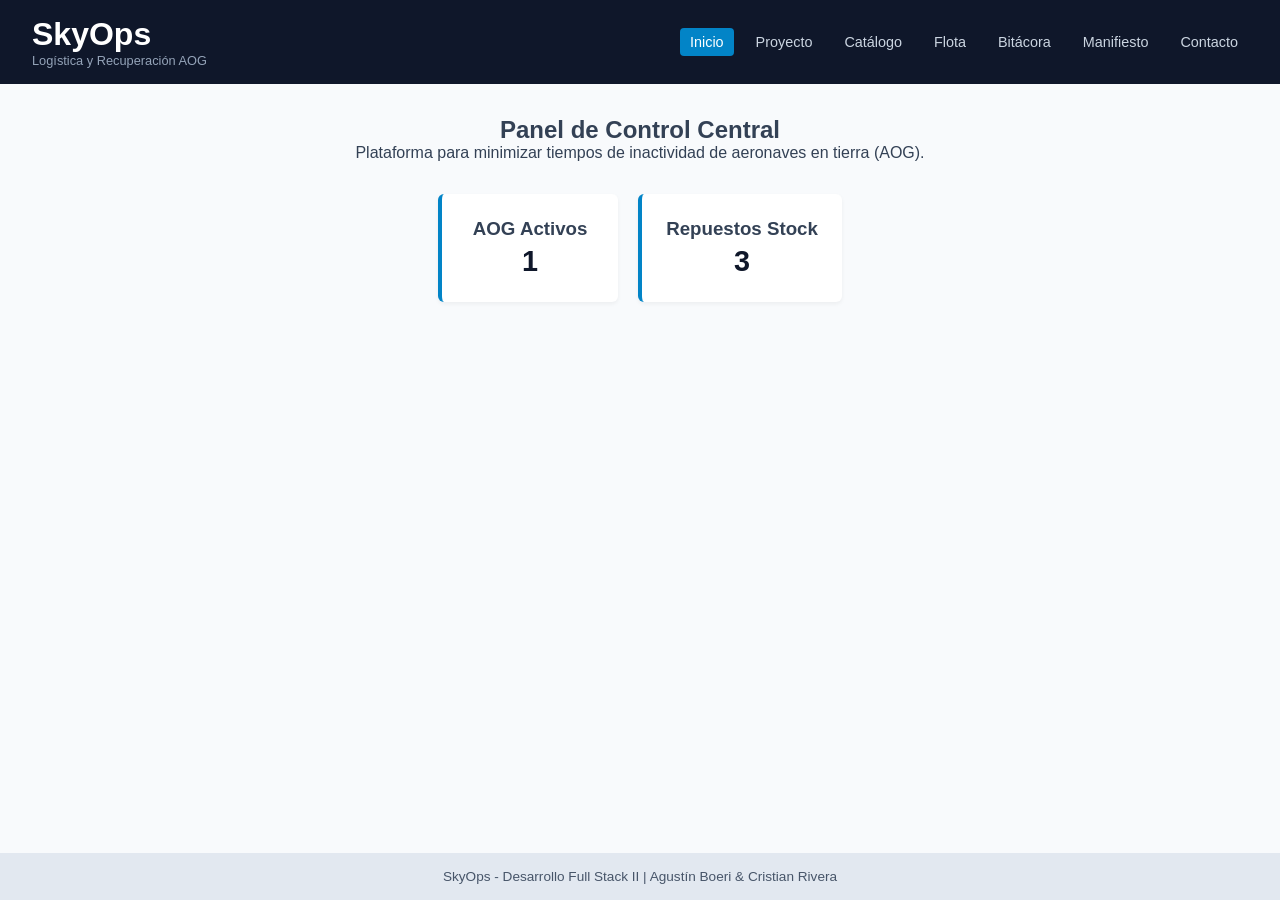
==== index.html @ badc3dd1 "proyecto arreglado" ====
<!DOCTYPE html>
<html lang="es">
<head>
    <meta charset="UTF-8">
    <meta name="viewport" content="width=device-width, initial-scale=1.0">
    <title>SkyOps - Inicio</title>
    <link rel="stylesheet" href="css/estilos.css">
    <link rel="stylesheet" href="css/formularios.css">
</head>
<body>
    <header>
        <div class="logo">
            <h1>SkyOps</h1>
            <p>Logística y Recuperación AOG</p>
        </div>
        <nav>
            <a href="index.html" class="activo">Inicio</a>
            <a href="proyecto.html">Proyecto</a>
            <a href="catalogo.html">Catálogo</a>
            <a href="flota.html">Flota</a>
            <a href="bitacora.html">Bitácora</a>
            <a href="manifiesto.html">Manifiesto</a>
            <a href="contacto.html">Contacto</a>
        </nav>
    </header>

    <main class="contenedor">
        <section class="bienvenida">
            <h2>Panel de Control Central</h2>
            <p>Plataforma para minimizar tiempos de inactividad de aeronaves en tierra (AOG).</p>
        </section>

        <div class="panel-resumen">
            <div class="tarjeta-dato">
                <h3>AOG Activos</h3>
                <p id="stat-aog">0</p>
            </div>
            <div class="tarjeta-dato">
                <h3>Repuestos Stock</h3>
                <p id="stat-repuestos">0</p>
            </div>
        </div>
    </main>

    <footer>
        <p>SkyOps - Desarrollo Full Stack II | Agustín Boeri & Cristian Rivera</p>
    </footer>

    <script src="js/datos.js"></script>
    <script src="js/principal.js"></script>
</body>
</html>
---- css/estilos.css ----
:root {
    --primario: #0f172a;
    --acento: #0284c7;
    --peligro: #ef4444;
    --fondo: #f8fafc;
    --texto: #334155;
    --blanco: #ffffff;
    --borde: #cbd5e1;
}

* {
    box-sizing: border-box;
    margin: 0;
    padding: 0;
    font-family: Arial, sans-serif;
}

body {
    background-color: var(--fondo);
    color: var(--texto);
    display: flex;
    flex-direction: column;
    min-height: 100vh;
}

header {
    background-color: var(--primario);
    color: var(--blanco);
    padding: 1rem 2rem;
    display: flex;
    justify-content: space-between;
    align-items: center;
}

.logo p {
    font-size: 0.8rem;
    color: #94a3b8;
}

nav {
    display: flex;
    gap: 12px;
    flex-wrap: wrap;
}

nav a {
    color: #cbd5e1;
    text-decoration: none;
    padding: 6px 10px;
    border-radius: 4px;
    font-size: 0.9rem;
}

nav a.activo, nav a:hover {
    background-color: var(--acento);
    color: var(--blanco);
}

.contenedor {
    padding: 2rem;
    flex: 1;
    max-width: 1000px;
    margin: 0 auto;
    width: 100%;
}

.bienvenida {
    text-align: center;
    margin-bottom: 2rem;
}

.panel-resumen {
    display: flex;
    gap: 20px;
    justify-content: center;
    flex-wrap: wrap;
}

.tarjeta-dato {
    background: var(--blanco);
    padding: 1.5rem;
    border-radius: 6px;
    box-shadow: 0 2px 4px rgba(0,0,0,0.05);
    text-align: center;
    min-width: 180px;
    border-left: 4px solid var(--acento);
}

.tarjeta-dato p {
    font-size: 1.8rem;
    font-weight: bold;
    margin-top: 5px;
    color: var(--primario);
}

footer {
    text-align: center;
    padding: 1rem;
    background-color: #e2e8f0;
    font-size: 0.85rem;
    color: #475569;
}
---- css/formularios.css ----
.panel-filtros {
    background: #0f172a;
    border: 1px solid #1e293b;
    border-radius: 8px;
    padding: 1.5rem;
    display: grid;
    grid-template-columns: 2fr 1fr 1fr auto auto;
    gap: 1rem;
    align-items: center;
    box-shadow: 0 4px 6px rgba(0,0,0,0.1);
}

.filtro-grupo {
    display: flex;
    flex-direction: column;
    gap: 0.4rem;
}

.filtro-grupo label {
    font-size: 0.8rem;
    color: #94a3b8;
    font-weight: 600;
}

.filtro-grupo input, .filtro-grupo select {
    background: #1e293b;
    border: 1px solid #334155;
    color: white;
    padding: 0.6rem;
    border-radius: 4px;
    font-size: 0.9rem;
}

.btn-secundario {
    background: transparent;
    border: 1px solid #475569;
    color: #cbd5e1;
    padding: 0.6rem 1rem;
    border-radius: 4px;
    cursor: pointer;
    font-weight: 600;
}

.btn-secundario:hover {
    background: #1e293b;
    color: white;
}

.grid-componentes {
    display: grid;
    grid-template-columns: repeat(auto-fit, minmax(320px, 1fr));
    gap: 1.5rem;
}

.tarjeta-componente {
    background: #0f172a;
    color: #ffffff;
    border-radius: 8px;
    padding: 1.5rem;
    box-shadow: 0 4px 6px rgba(0,0,0,0.2);
    display: flex;
    flex-direction: column;
    justify-content: space-between;
    border: 1px solid #1e293b;
}

.card-icon-container {
    background: #1e293b;
    border-radius: 6px;
    height: 110px;
    display: flex;
    align-items: center;
    justify-content: center;
    margin-bottom: 1rem;
    color: #38bdf8;
    font-size: 2rem;
}

.card-header-info .ata-tag {
    font-size: 0.7rem;
    color: #94a3b8;
    text-transform: uppercase;
    letter-spacing: 0.5px;
}

.card-header-info h4 {
    font-size: 1.1rem;
    margin: 0.3rem 0 0.8rem 0;
    color: #f8fafc;
}

.badges-row {
    display: flex;
    gap: 0.5rem;
    margin-bottom: 1rem;
}

.badge-disp { background-color: #16a34a; color: white; padding: 2px 8px; border-radius: 4px; font-size: 0.7rem; font-weight: bold; }
.badge-bajo { background-color: #ca8a04; color: white; padding: 2px 8px; border-radius: 4px; font-size: 0.7rem; font-weight: bold; }
.badge-cert { background-color: #0284c7; color: white; padding: 2px 8px; border-radius: 4px; font-size: 0.7rem; font-weight: bold; }

.specs-grid {
    border-top: 1px solid #1e293b;
    border-bottom: 1px solid #1e293b;
    padding: 0.8rem 0;
    margin-bottom: 1rem;
    font-size: 0.85rem;
    display: flex;
    flex-direction: column;
    gap: 0.4rem;
    color: #94a3b8;
}

.spec-row {
    display: flex;
    justify-content: space-between;
}

.spec-row span:last-child {
    color: #f1f5f9;
    font-weight: 500;
}

.card-action-row {
    display: flex;
    gap: 0.5rem;
    align-items: center;
}

.input-qty {
    width: 60px;
    background: #1e293b;
    border: 1px solid #334155;
    color: white;
    text-align: center;
    border-radius: 4px;
    padding: 0.4rem;
}

.btn-manifesto {
    flex: 1;
    background-color: #eab308;
    color: #1e293b;
    border: none;
    font-weight: bold;
    padding: 0.5rem;
    border-radius: 4px;
    cursor: pointer;
    transition: background 0.2s;
}

.btn-manifesto:hover {
    background-color: #ca8a04;
}
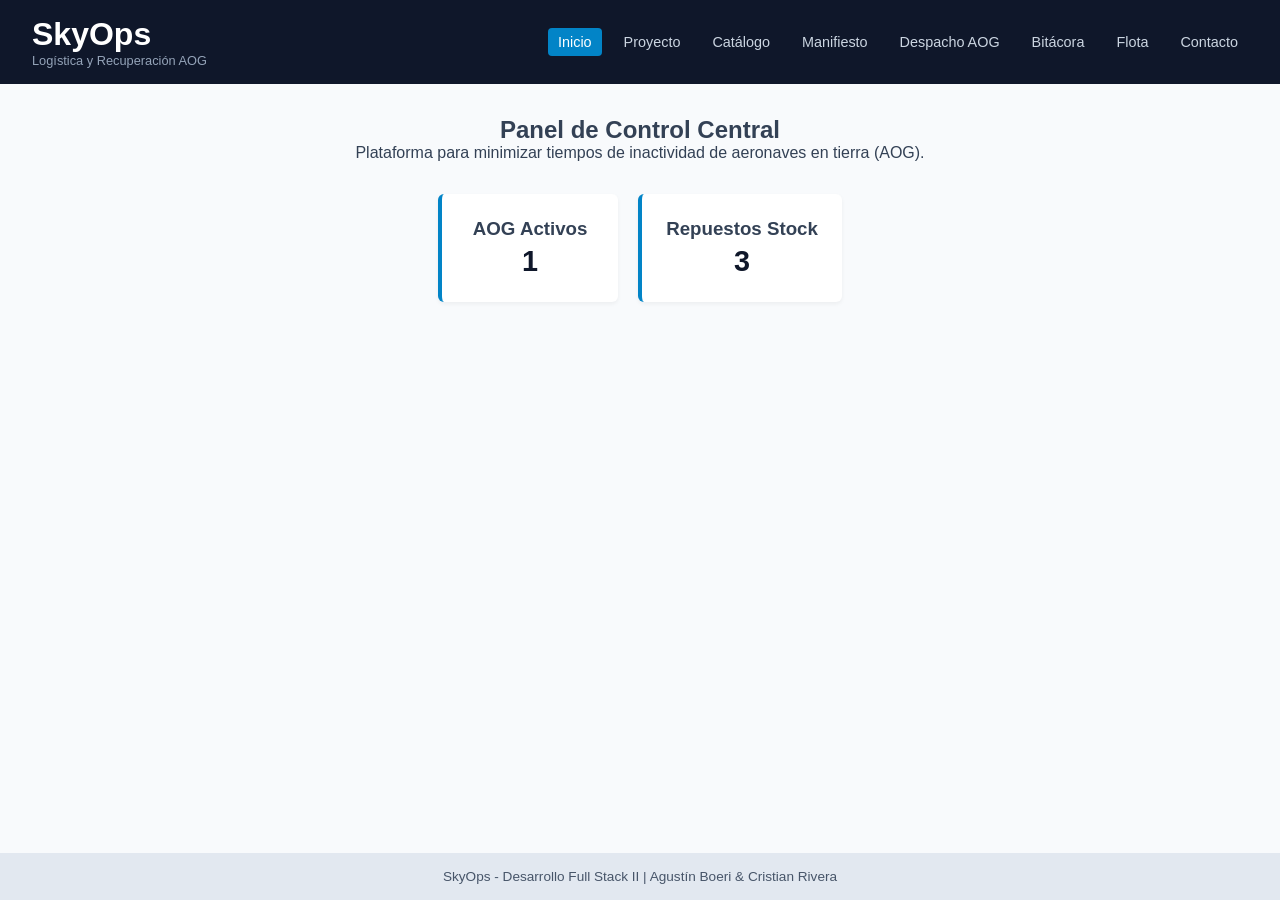
==== commit 6a569e46: "fixeamos todo lo visual y bug al clickear botones" ====
--- a/index.html
+++ b/index.html
@@ -17,9 +17,10 @@
             <a href="index.html" class="activo">Inicio</a>
             <a href="proyecto.html">Proyecto</a>
             <a href="catalogo.html">Catálogo</a>
+            <a href="manifiesto.html">Manifiesto</a>
+            <a href="despacho.html">Despacho AOG</a>
+            <a href="bitacora.html">Bitácora</a>
             <a href="flota.html">Flota</a>
-            <a href="bitacora.html">Bitácora</a>
-            <a href="manifiesto.html">Manifiesto</a>
             <a href="contacto.html">Contacto</a>
         </nav>
     </header>
--- a/css/formularios.css
+++ b/css/formularios.css
@@ -1,3 +1,83 @@
+.caja-formulario {
+    background: var(--blanco);
+    padding: 1.5rem;
+    border-radius: 6px;
+    box-shadow: 0 2px 4px rgba(0,0,0,0.05);
+    margin-bottom: 1.5rem;
+}
+
+.grupo-inputs {
+    display: flex;
+    gap: 10px;
+    margin-top: 10px;
+    flex-wrap: wrap;
+}
+
+input, select, textarea {
+    padding: 8px;
+    border: 1px solid var(--borde);
+    border-radius: 4px;
+    flex: 1;
+    min-width: 200px;
+    font-size: 0.95rem;
+}
+
+textarea {
+    width: 100%;
+    resize: vertical;
+}
+
+.btn-principal {
+    background-color: var(--acento);
+    color: var(--blanco);
+    border: none;
+    padding: 8px 16px;
+    border-radius: 4px;
+    cursor: pointer;
+    font-weight: bold;
+}
+
+.btn-principal:hover {
+    background-color: #0369a1;
+}
+
+.btn-eliminar {
+    background-color: var(--peligro);
+    color: var(--blanco);
+    border: none;
+    padding: 5px 10px;
+    border-radius: 4px;
+    cursor: pointer;
+}
+
+.contenedor-tabla {
+    background: var(--blanco);
+    border-radius: 6px;
+    overflow: hidden;
+    box-shadow: 0 2px 4px rgba(0,0,0,0.05);
+}
+
+.tabla-custom {
+    width: 100%;
+    border-collapse: collapse;
+}
+
+.tabla-custom th, .tabla-custom td {
+    padding: 12px;
+    border-bottom: 1px solid #e2e8f0;
+    text-align: left;
+}
+
+.tabla-custom th {
+    background-color: #f1f5f9;
+}
+
+.grilla-tarjetas {
+    display: grid;
+    grid-template-columns: repeat(auto-fit, minmax(240px, 1fr));
+    gap: 15px;
+}
+
 .panel-filtros {
     background: #0f172a;
     border: 1px solid #1e293b;
@@ -151,4 +231,91 @@
 
 .btn-manifesto:hover {
     background-color: #ca8a04;
+}
+
+.seccion-oscura {
+    background: #0f172a;
+    border: 1px solid #1e293b;
+    border-radius: 10px;
+    padding: 2rem;
+    box-shadow: 0 10px 15px -3px rgba(0, 0, 0, 0.3);
+    margin-bottom: 2rem;
+}
+
+.titulo-seccion {
+    color: #38bdf8;
+    font-size: 1.25rem;
+    margin-bottom: 0.5rem;
+    display: flex;
+    align-items: center;
+    gap: 10px;
+}
+
+.subtitulo-seccion {
+    color: #94a3b8;
+    font-size: 0.9rem;
+    margin-bottom: 1.5rem;
+}
+
+.tabla-despacho {
+    width: 100%;
+    border-collapse: collapse;
+    background: #1e293b;
+    border-radius: 6px;
+    overflow: hidden;
+}
+
+.tabla-despacho th {
+    background: #090d16;
+    color: #38bdf8;
+    padding: 12px;
+    font-size: 0.85rem;
+    text-transform: uppercase;
+    letter-spacing: 0.5px;
+    text-align: left;
+}
+
+.tabla-despacho td {
+    padding: 12px;
+    border-bottom: 1px solid #334155;
+    color: #f1f5f9;
+    font-size: 0.9rem;
+}
+
+.input-custom {
+    background: #1e293b !important;
+    border: 1px solid #334155 !important;
+    color: white !important;
+    padding: 10px 14px !important;
+    border-radius: 6px !important;
+    font-size: 0.95rem !important;
+    width: 100%;
+}
+
+.input-custom:focus {
+    border-color: #38bdf8 !important;
+    outline: none;
+    box-shadow: 0 0 0 2px rgba(56, 189, 248, 0.2);
+}
+
+.grid-2 {
+    display: grid;
+    grid-template-columns: repeat(auto-fit, minmax(280px, 1fr));
+    gap: 1.5rem;
+}
+
+.btn-autorizar {
+    background: linear-gradient(135deg, #ef4444, #dc2626);
+    color: white;
+    border: none;
+    padding: 12px 24px;
+    border-radius: 6px;
+    font-weight: bold;
+    cursor: pointer;
+    font-size: 1rem;
+    transition: opacity 0.2s;
+}
+
+.btn-autorizar:hover {
+    opacity: 0.9;
 }
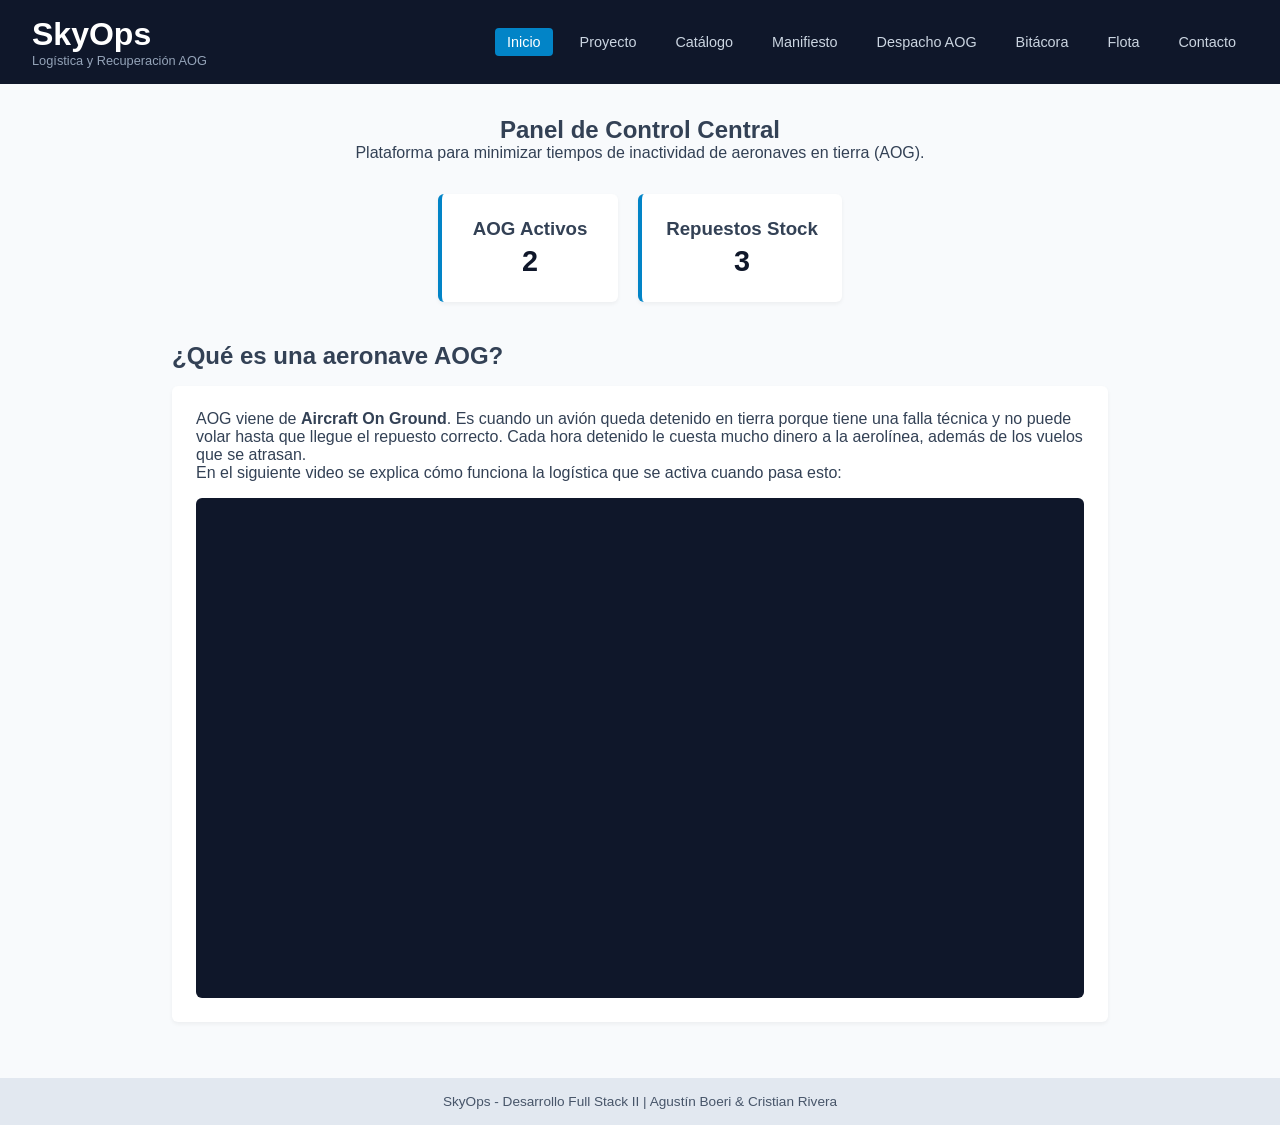
==== commit 6a794350: "Agregar el video embebido de la portada y usar etiquetas article donde corresponde" ====
--- a/index.html
+++ b/index.html
@@ -31,16 +31,35 @@
             <p>Plataforma para minimizar tiempos de inactividad de aeronaves en tierra (AOG).</p>
         </section>
 
-        <div class="panel-resumen">
-            <div class="tarjeta-dato">
+        <section class="panel-resumen">
+            <article class="tarjeta-dato">
                 <h3>AOG Activos</h3>
                 <p id="stat-aog">0</p>
-            </div>
-            <div class="tarjeta-dato">
+            </article>
+            <article class="tarjeta-dato">
                 <h3>Repuestos Stock</h3>
                 <p id="stat-repuestos">0</p>
-            </div>
-        </div>
+            </article>
+        </section>
+
+        <section class="seccion-video">
+            <h2>&iquest;Qu&eacute; es una aeronave AOG?</h2>
+
+            <article class="caja-formulario">
+                <p>AOG viene de <strong>Aircraft On Ground</strong>. Es cuando un avi&oacute;n
+                   queda detenido en tierra porque tiene una falla t&eacute;cnica y no puede
+                   volar hasta que llegue el repuesto correcto. Cada hora detenido le cuesta
+                   mucho dinero a la aerol&iacute;nea, adem&aacute;s de los vuelos que se atrasan.</p>
+                <p>En el siguiente video se explica c&oacute;mo funciona la log&iacute;stica
+                   que se activa cuando pasa esto:</p>
+
+                <div class="marco-video">
+                    <iframe src="https://www.youtube.com/embed/A2VQTHK-MQM"
+                            title="Aircraft on Ground (AOG): logistica de repuestos aeronauticos"
+                            allowfullscreen></iframe>
+                </div>
+            </article>
+        </section>
     </main>
 
     <footer>
--- a/css/estilos.css
+++ b/css/estilos.css
@@ -39,21 +39,26 @@
 
 nav {
     display: flex;
-    gap: 12px;
-    flex-wrap: wrap;
+    gap: 15px;
+    flex-wrap: nowrap;
+    align-items: center;
 }
 
 nav a {
     color: #cbd5e1;
     text-decoration: none;
-    padding: 6px 10px;
+    padding: 6px 12px;
     border-radius: 4px;
     font-size: 0.9rem;
+    white-space: nowrap;
+    font-weight: normal;
+    transition: background-color 0.2s, color 0.2s;
 }
 
 nav a.activo, nav a:hover {
     background-color: var(--acento);
     color: var(--blanco);
+    font-weight: normal;
 }
 
 .contenedor {
@@ -99,4 +104,678 @@
     background-color: #e2e8f0;
     font-size: 0.85rem;
     color: #475569;
-}+}
+/* Aviso que aparece al llegar al catalogo desde la pagina de flota */
+.aviso-aeronave {
+    background-color: #78350f;
+    color: #fde047;
+    border-left: 4px solid #eab308;
+    padding: 12px 16px;
+    border-radius: 4px;
+    margin-top: 1.5rem;
+    font-size: 0.9rem;
+}
+
+.aviso-aeronave.oculto {
+    display: none;
+}
+
+/* ==========================================================
+   Clases que reemplazan los estilos que antes iban en linea
+   dentro del HTML. La rubrica pide que todo el CSS este en
+   hojas externas, asi que aqui las juntamos.
+   ========================================================== */
+
+.contenedor-ancho {
+    max-width: 1200px;
+}
+
+.encabezado-pagina {
+    margin-bottom: 2rem;
+}
+
+.texto-secundario {
+    color: #94a3b8;
+    margin-top: 5px;
+}
+
+.texto-comodo {
+    line-height: 1.6;
+}
+
+.parrafo-separado {
+    margin-top: 10px;
+}
+
+.contador-listado {
+    color: #94a3b8;
+    margin-bottom: 1rem;
+    font-size: 0.9rem;
+}
+
+/* La tabla puede desplazarse sola cuando la pantalla es angosta */
+.tabla-scroll {
+    overflow-x: auto;
+}
+
+.label-form {
+    color: #94a3b8;
+    font-size: 0.8rem;
+    display: block;
+    margin-bottom: 5px;
+}
+
+.label-check {
+    display: flex;
+    align-items: center;
+    gap: 8px;
+    cursor: pointer;
+    color: #ffffff;
+    font-size: 0.85rem;
+    margin-top: 15px;
+}
+
+.columna-check {
+    display: flex;
+    flex-direction: column;
+    justify-content: flex-end;
+}
+
+.check-aog {
+    width: 16px;
+    height: 16px;
+    accent-color: #ef4444;
+}
+
+/* ---------- Tabla de flota ---------- */
+.panel-filtros-flota {
+    display: grid;
+    grid-template-columns: 2fr 2fr 1fr;
+    gap: 1.5rem;
+    align-items: center;
+    margin-bottom: 1.5rem;
+}
+
+.badge-aog,
+.badge-operativa {
+    padding: 3px 8px;
+    border-radius: 4px;
+    font-size: 0.75rem;
+    font-weight: bold;
+    display: inline-flex;
+    align-items: center;
+    gap: 5px;
+}
+
+.badge-aog {
+    background-color: #7f1d1d;
+    color: #fca5a5;
+    border: 1px solid #ef4444;
+}
+
+.badge-operativa {
+    background-color: #14532d;
+    color: #86efac;
+    border: 1px solid #22c55e;
+}
+
+.badge-aog .punto,
+.badge-operativa .punto {
+    width: 6px;
+    height: 6px;
+    border-radius: 50%;
+    background-color: currentColor;
+}
+
+.btn-tabla {
+    padding: 4px 12px;
+    font-size: 0.8rem;
+    border: none;
+    border-radius: 4px;
+    cursor: pointer;
+}
+
+.texto-inactivo {
+    color: #64748b;
+    font-size: 0.85rem;
+}
+
+.celda-vacia {
+    text-align: center;
+    color: #94a3b8;
+    padding: 1.5rem;
+}
+
+/* ---------- Catalogo de componentes ---------- */
+.contador-resultados {
+    color: #94a3b8;
+    margin: 1.5rem 0 1rem 0;
+    font-size: 0.9rem;
+}
+
+.filtro-abajo {
+    justify-content: flex-end;
+}
+
+.btn-alineado {
+    margin-top: 15px;
+}
+
+.check-stock {
+    width: 16px;
+    height: 16px;
+    accent-color: #38bdf8;
+}
+
+.imagen-componente {
+    width: 100%;
+    height: 140px;
+    overflow: hidden;
+    border-radius: 6px;
+    margin-bottom: 1rem;
+    background-color: #0f172a;
+}
+
+.imagen-componente img {
+    width: 100%;
+    height: 100%;
+    object-fit: cover;
+}
+
+.card-action-row .btn-manifesto {
+    font-size: 0.8rem;
+}
+
+.btn-ancho {
+    width: 100%;
+    margin-top: 8px;
+}
+
+.sin-resultados {
+    color: #64748b;
+    grid-column: 1 / -1;
+}
+
+/* Etiqueta que existe para los lectores de pantalla pero no se ve */
+.etiqueta-oculta {
+    position: absolute;
+    width: 1px;
+    height: 1px;
+    overflow: hidden;
+    clip: rect(0 0 0 0);
+}
+
+/* ---------- Utilidades compartidas ---------- */
+.sin-margen-abajo { margin-bottom: 0; }
+.espacio-abajo    { margin-bottom: 1.5rem; }
+.espacio-arriba   { margin-top: 2rem; }
+.columna-flexible { flex: 1; }
+.valor-blanco     { color: #ffffff; }
+.texto-celeste    { color: #38bdf8; }
+.texto-amarillo   { color: #eab308; }
+.texto-gris       { color: #94a3b8; }
+.titulo-simple    { color: #ffffff; font-size: 1.1rem; margin-bottom: 1rem; }
+.nota-chica       { color: #64748b; font-size: 0.75rem; margin-bottom: 1.5rem; line-height: 1.4; }
+.panel-claro      { background-color: #0f172a; border: 1px solid #334155; }
+.mensaje-vacio    { color: #64748b; padding: 1rem; }
+
+/* ---------- Manifiesto ---------- */
+.badge-contador {
+    background-color: #eab308;
+    color: #1e293b;
+    padding: 1px 6px;
+    border-radius: 10px;
+    font-size: 0.75rem;
+    font-weight: bold;
+}
+
+.layout-manifiesto {
+    display: grid;
+    grid-template-columns: 2fr 1fr;
+    gap: 1.5rem;
+    align-items: start;
+}
+
+.lista-lineas {
+    display: flex;
+    flex-direction: column;
+    gap: 1rem;
+    margin-top: 1rem;
+}
+
+.linea-manifiesto {
+    background-color: #1e293b;
+    border: 1px solid #334155;
+    padding: 1rem;
+    border-radius: 6px;
+    display: flex;
+    justify-content: space-between;
+    align-items: center;
+    gap: 1rem;
+}
+
+.titulo-linea { color: #ffffff; font-size: 1rem; margin-bottom: 3px; }
+.dato-linea   { font-size: 0.75rem; color: #94a3b8; display: block; }
+.dato-bodega  { color: #38bdf8; margin-top: 3px; }
+
+.controles-linea {
+    display: flex;
+    align-items: center;
+    gap: 10px;
+}
+
+.btn-chico { padding: 5px 10px; font-size: 0.8rem; }
+
+.bloque-resumen {
+    display: flex;
+    flex-direction: column;
+    gap: 0.8rem;
+    margin: 1.2rem 0;
+    font-size: 0.9rem;
+    color: #cbd5e1;
+}
+
+.fila-resumen {
+    display: flex;
+    justify-content: space-between;
+}
+
+.fila-total {
+    border-top: 1px solid #334155;
+    padding-top: 0.8rem;
+    margin-top: 0.2rem;
+}
+
+.acciones-columna {
+    display: flex;
+    flex-direction: column;
+    gap: 0.8rem;
+}
+
+.btn-ancho-total { width: 100%; text-align: center; }
+
+.btn-enlace {
+    text-align: center;
+    text-decoration: none;
+    padding: 0.7rem;
+    font-size: 0.95rem;
+    display: block;
+}
+
+.lista-reglas {
+    color: #94a3b8;
+    font-size: 0.85rem;
+    display: flex;
+    flex-direction: column;
+    gap: 0.5rem;
+    padding-left: 20px;
+    line-height: 1.5;
+}
+
+/* ---------- Bitacora ---------- */
+.grid-kpis {
+    display: grid;
+    grid-template-columns: repeat(auto-fit, minmax(220px, 1fr));
+    gap: 1rem;
+    margin-bottom: 2rem;
+}
+
+.tarjeta-kpi {
+    text-align: center;
+    margin-bottom: 0;
+    padding: 1.2rem;
+}
+
+.numero-kpi {
+    font-size: 2rem;
+    font-weight: bold;
+    color: #38bdf8;
+}
+
+.numero-verde    { color: #16a34a; }
+.numero-amarillo { color: #eab308; }
+
+.etiqueta-kpi {
+    color: #94a3b8;
+    font-size: 0.8rem;
+    text-transform: uppercase;
+    margin-top: 5px;
+}
+
+.fila-filtros {
+    display: flex;
+    gap: 1.5rem;
+    align-items: center;
+    margin-bottom: 2rem;
+}
+
+.badge-completado,
+.badge-encurso {
+    color: #ffffff;
+    padding: 3px 8px;
+    border-radius: 4px;
+    font-size: 0.75rem;
+    font-weight: bold;
+}
+
+.badge-completado { background-color: #16a34a; }
+.badge-encurso    { background-color: #eab308; color: #1e293b; }
+
+.btn-resolver {
+    background-color: #16a34a;
+    color: #ffffff;
+    border: none;
+    padding: 4px 10px;
+    border-radius: 4px;
+    cursor: pointer;
+    font-size: 0.75rem;
+    font-weight: bold;
+}
+
+/* ---------- Despacho ---------- */
+.caja-declaracion {
+    margin: 1.5rem 0;
+    background-color: #1e293b;
+    padding: 1rem;
+    border-radius: 6px;
+}
+
+.label-declaracion {
+    display: flex;
+    align-items: center;
+    gap: 12px;
+    cursor: pointer;
+    color: #cbd5e1;
+    font-size: 0.9rem;
+}
+
+.check-grande {
+    width: 18px;
+    height: 18px;
+    accent-color: #38bdf8;
+}
+
+.acciones-form {
+    display: flex;
+    gap: 1rem;
+    justify-content: flex-end;
+    align-items: center;
+}
+
+/* ---------- Contacto ---------- */
+.layout-contacto {
+    display: grid;
+    grid-template-columns: 1fr 1fr;
+    gap: 2rem;
+    align-items: start;
+}
+
+.columna-lateral {
+    display: flex;
+    flex-direction: column;
+    gap: 1.5rem;
+}
+
+.subtitulo-grupo {
+    color: #38bdf8;
+    font-size: 0.95rem;
+    margin-bottom: 1rem;
+    text-transform: uppercase;
+    letter-spacing: 0.5px;
+}
+
+.espacio-abajo-chico { margin-bottom: 1.2rem; }
+
+.pista-campo {
+    font-size: 0.7rem;
+    color: #64748b;
+    display: block;
+    margin-top: 3px;
+}
+
+.fila-contador {
+    display: flex;
+    justify-content: space-between;
+    align-items: center;
+    margin-top: 4px;
+}
+
+.contador-caracteres {
+    font-size: 0.7rem;
+    color: #94a3b8;
+}
+
+.contador-pasado {
+    color: #ef4444;
+    font-weight: bold;
+}
+
+.check-amarillo {
+    width: 16px;
+    height: 16px;
+    accent-color: #eab308;
+}
+
+.nota-consentimiento {
+    font-size: 0.7rem;
+    color: #94a3b8;
+    display: block;
+    margin-top: 4px;
+    padding-left: 26px;
+}
+
+.btn-enviar { padding: 10px 20px; }
+
+.badge-critico,
+.badge-programado,
+.badge-rutina {
+    padding: 2px 6px;
+    border-radius: 4px;
+    font-size: 0.7rem;
+    font-weight: bold;
+}
+
+.badge-critico    { background-color: #7f1d1d; color: #fca5a5; border: 1px solid #ef4444; }
+.badge-programado { background-color: #78350f; color: #fde047; border: 1px solid #eab308; }
+.badge-rutina     { background-color: #14532d; color: #86efac; border: 1px solid #22c55e; }
+
+.titulo-sub {
+    color: #ffffff;
+    font-size: 0.95rem;
+    margin-bottom: 0.8rem;
+}
+
+.lista-datos {
+    color: #cbd5e1;
+    font-size: 0.85rem;
+    display: flex;
+    flex-direction: column;
+    gap: 0.4rem;
+    padding-left: 18px;
+    line-height: 1.5;
+}
+
+.parrafo-gris {
+    color: #94a3b8;
+    font-size: 0.85rem;
+    line-height: 1.5;
+}
+
+/* ==========================================================
+   RESPONSIVE - Parte 1: cabecera y navegacion
+   El sitio se disena para escritorio y aqui lo adaptamos a
+   pantallas mas chicas. Los cortes son:
+     1024px -> tablet horizontal (iPad)
+      768px -> tablet vertical y celular grande
+      480px -> celular
+   ========================================================== */
+
+@media (max-width: 1024px) {
+    header {
+        padding: 1rem;
+    }
+
+    nav {
+        flex-wrap: wrap;
+        gap: 8px;
+    }
+
+    .contenedor {
+        padding: 1.5rem 1rem;
+    }
+}
+
+@media (max-width: 768px) {
+    /* En celular el logo va arriba y el menu abajo, centrado */
+    header {
+        flex-direction: column;
+        align-items: center;
+        gap: 12px;
+        text-align: center;
+    }
+
+    nav {
+        justify-content: center;
+        width: 100%;
+    }
+
+    nav a {
+        font-size: 0.85rem;
+        padding: 5px 9px;
+    }
+
+    .contenedor {
+        padding: 1rem 0.8rem;
+    }
+
+    footer {
+        font-size: 0.75rem;
+        padding: 1rem 0.8rem;
+    }
+}
+
+@media (max-width: 480px) {
+    .logo h1 {
+        font-size: 1.5rem;
+    }
+
+    nav {
+        gap: 6px;
+    }
+
+    nav a {
+        font-size: 0.8rem;
+        padding: 4px 7px;
+    }
+}
+
+/* ==========================================================
+   RESPONSIVE - Parte 2: contenido, tarjetas y tablas
+   ========================================================== */
+
+@media (max-width: 1024px) {
+    /* En tablet las dos columnas grandes pasan a una sola */
+    .layout-manifiesto,
+    .layout-contacto {
+        grid-template-columns: 1fr;
+    }
+
+    .panel-filtros-flota {
+        grid-template-columns: 1fr 1fr;
+    }
+
+}
+
+@media (max-width: 768px) {
+
+    /* Los botones que estaban alineados abajo ya no necesitan el empujon */
+    .btn-alineado,
+    .label-check {
+        margin-top: 0;
+    }
+
+    .grid-kpis {
+        grid-template-columns: 1fr 1fr;
+    }
+
+    .fila-filtros {
+        flex-direction: column;
+        align-items: stretch;
+        gap: 1rem;
+    }
+
+    /* Cada linea del manifiesto se apila para que quepa */
+    .linea-manifiesto {
+        flex-direction: column;
+        align-items: flex-start;
+    }
+
+    .controles-linea {
+        width: 100%;
+        justify-content: flex-end;
+    }
+
+    .acciones-form {
+        flex-direction: column-reverse;
+        align-items: stretch;
+    }
+
+    .acciones-form button {
+        width: 100%;
+    }
+
+    .imagen-componente {
+        height: 170px;
+    }
+}
+
+@media (max-width: 480px) {
+    .grid-kpis {
+        grid-template-columns: 1fr;
+    }
+
+    .numero-kpi {
+        font-size: 1.6rem;
+    }
+
+    .tarjeta-dato {
+        min-width: 0;
+        width: 100%;
+    }
+
+    .panel-resumen {
+        flex-direction: column;
+    }
+
+}
+
+/* ---------- Video embebido de la portada ---------- */
+.seccion-video {
+    margin-top: 2.5rem;
+}
+
+.seccion-video h2 {
+    margin-bottom: 1rem;
+}
+
+/* El truco del padding-bottom mantiene la proporcion 16:9 del video
+   aunque cambie el ancho de la pantalla */
+.marco-video {
+    position: relative;
+    width: 100%;
+    padding-bottom: 56.25%;
+    height: 0;
+    margin-top: 1rem;
+    border-radius: 6px;
+    overflow: hidden;
+    background-color: #0f172a;
+}
+
+.marco-video iframe {
+    position: absolute;
+    top: 0;
+    left: 0;
+    width: 100%;
+    height: 100%;
+    border: 0;
+}
--- a/css/formularios.css
+++ b/css/formularios.css
@@ -11,6 +11,14 @@
     gap: 10px;
     margin-top: 10px;
     flex-wrap: wrap;
+}
+
+/* Las casillas y los radios no deben estirarse como los campos de texto */
+input[type="checkbox"],
+input[type="radio"] {
+    min-width: 0;
+    width: auto;
+    flex: none;
 }
 
 input, select, textarea {
@@ -318,4 +326,76 @@
 
 .btn-autorizar:hover {
     opacity: 0.9;
-}+}
+/* ==========================================================
+   RESPONSIVE de los formularios
+   ========================================================== */
+
+@media (max-width: 768px) {
+    /* El min-width de 200px hacia que los campos se salieran
+       de la pantalla en celular */
+    input, select, textarea {
+        min-width: 0;
+        width: 100%;
+    }
+
+    .grupo-inputs {
+        flex-direction: column;
+    }
+
+    .grid-2 {
+        grid-template-columns: 1fr;
+        gap: 1rem;
+    }
+
+    .caja-formulario {
+        padding: 1rem;
+    }
+
+    .tabla-despacho th,
+    .tabla-despacho td,
+    .tabla-custom th,
+    .tabla-custom td {
+        padding: 8px;
+        font-size: 0.8rem;
+    }
+
+    .card-action-row {
+        flex-wrap: wrap;
+    }
+}
+
+/* Reglas responsive de los selectores que se definen en este archivo.
+   Van aqui y no en estilos.css porque formularios.css se enlaza despues:
+   si estuvieran alla, estas reglas base les ganarian. */
+
+@media (max-width: 1024px) {
+    .panel-filtros {
+        grid-template-columns: 1fr 1fr;
+    }
+
+    .grid-componentes {
+        grid-template-columns: repeat(auto-fit, minmax(260px, 1fr));
+    }
+}
+
+@media (max-width: 768px) {
+    .panel-filtros {
+        grid-template-columns: 1fr;
+        padding: 1rem;
+    }
+
+    .grid-componentes {
+        grid-template-columns: 1fr;
+    }
+
+    .seccion-oscura {
+        padding: 1.2rem;
+    }
+}
+
+@media (max-width: 480px) {
+    .seccion-oscura {
+        padding: 1rem;
+    }
+}
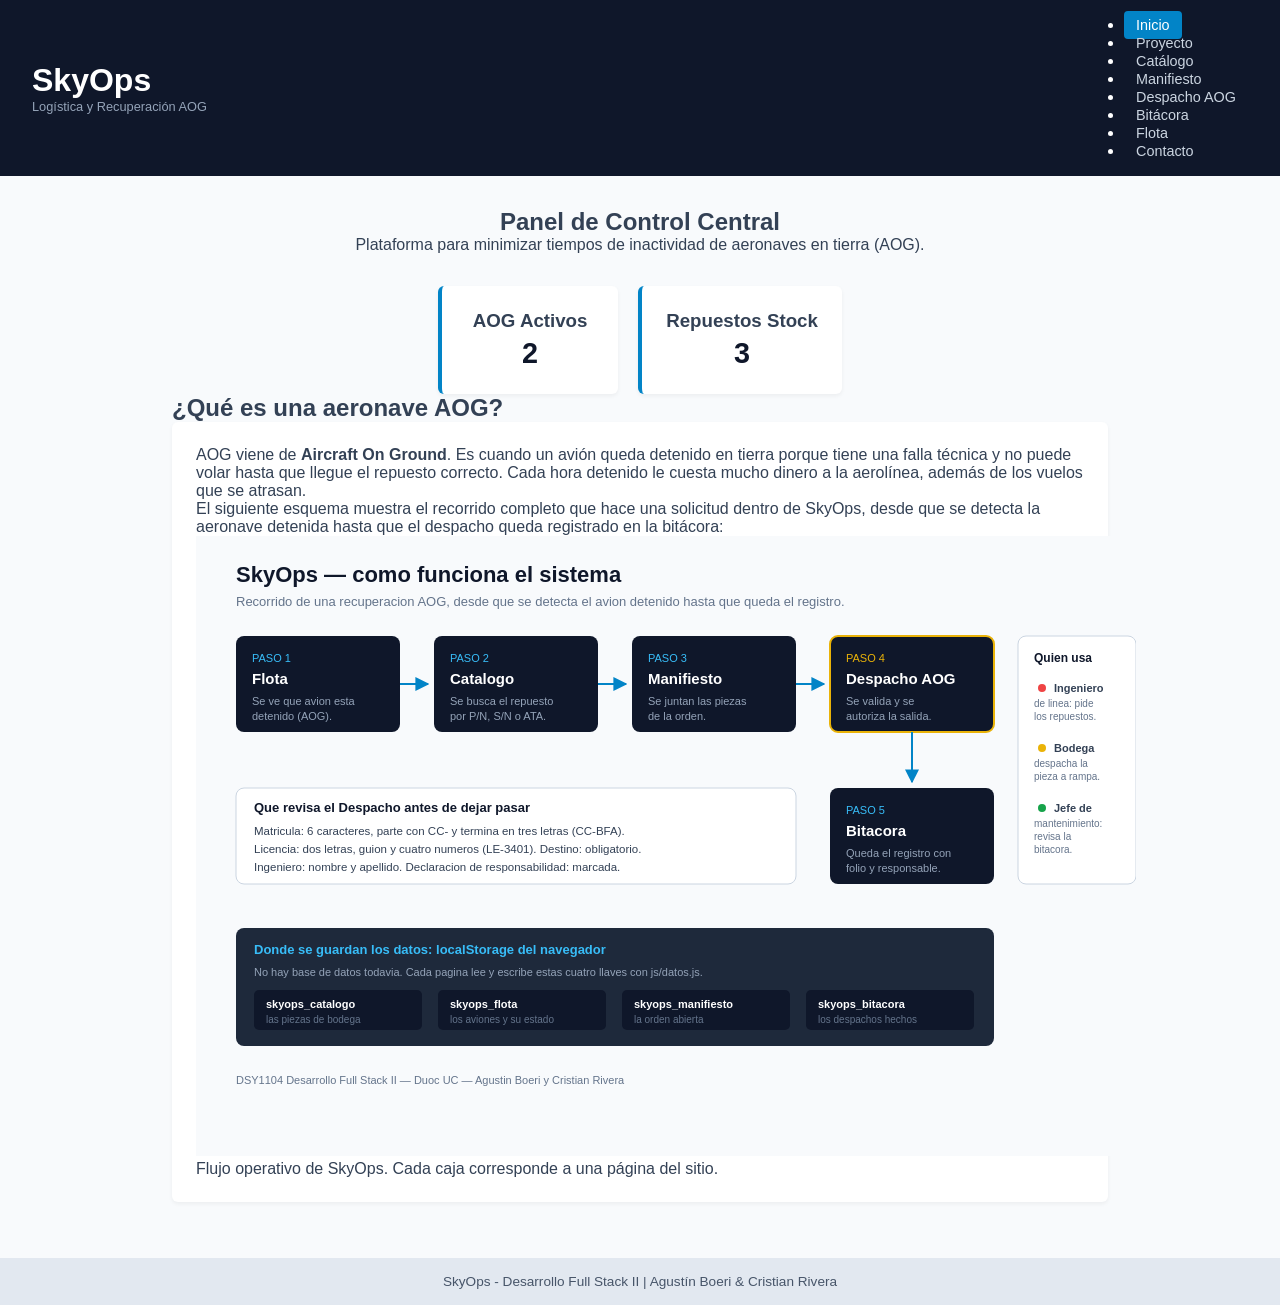
==== commit d72e90b3: "Portada: cambiar el video por el diagrama del sistema El iframe apuntaba a un video de YouTube que n" ====
--- a/index.html
+++ b/index.html
@@ -3,6 +3,8 @@
 <head>
     <meta charset="UTF-8">
     <meta name="viewport" content="width=device-width, initial-scale=1.0">
+    <meta name="description" content="SkyOps: plataforma de logistica y recuperacion de aeronaves detenidas en tierra (AOG). Panel central con el estado de la operacion.">
+    <link rel="icon" type="image/svg+xml" href="assets/img/favicon.svg">
     <title>SkyOps - Inicio</title>
     <link rel="stylesheet" href="css/estilos.css">
     <link rel="stylesheet" href="css/formularios.css">
@@ -13,15 +15,17 @@
             <h1>SkyOps</h1>
             <p>Logística y Recuperación AOG</p>
         </div>
-        <nav>
-            <a href="index.html" class="activo">Inicio</a>
-            <a href="proyecto.html">Proyecto</a>
-            <a href="catalogo.html">Catálogo</a>
-            <a href="manifiesto.html">Manifiesto</a>
-            <a href="despacho.html">Despacho AOG</a>
-            <a href="bitacora.html">Bitácora</a>
-            <a href="flota.html">Flota</a>
-            <a href="contacto.html">Contacto</a>
+        <nav aria-label="Menu principal">
+            <ul class="lista-menu">
+                <li><a href="index.html" class="activo">Inicio</a></li>
+                <li><a href="proyecto.html">Proyecto</a></li>
+                <li><a href="catalogo.html">Catálogo</a></li>
+                <li><a href="manifiesto.html">Manifiesto</a></li>
+                <li><a href="despacho.html">Despacho AOG</a></li>
+                <li><a href="bitacora.html">Bitácora</a></li>
+                <li><a href="flota.html">Flota</a></li>
+                <li><a href="contacto.html">Contacto</a></li>
+            </ul>
         </nav>
     </header>
 
@@ -50,14 +54,15 @@
                    queda detenido en tierra porque tiene una falla t&eacute;cnica y no puede
                    volar hasta que llegue el repuesto correcto. Cada hora detenido le cuesta
                    mucho dinero a la aerol&iacute;nea, adem&aacute;s de los vuelos que se atrasan.</p>
-                <p>En el siguiente video se explica c&oacute;mo funciona la log&iacute;stica
-                   que se activa cuando pasa esto:</p>
+                <p>El siguiente esquema muestra el recorrido completo que hace una
+                   solicitud dentro de SkyOps, desde que se detecta la aeronave detenida
+                   hasta que el despacho queda registrado en la bit&aacute;cora:</p>
 
-                <div class="marco-video">
-                    <iframe src="https://www.youtube.com/embed/A2VQTHK-MQM"
-                            title="Aircraft on Ground (AOG): logistica de repuestos aeronauticos"
-                            allowfullscreen></iframe>
-                </div>
+                <figure class="figura-diagrama">
+                    <img src="docs/mockup-sistema.svg"
+                         alt="Diagrama del flujo de SkyOps: Flota lleva al Cat&aacute;logo, el Cat&aacute;logo al Manifiesto, el Manifiesto al Despacho AOG y el Despacho a la Bit&aacute;cora.">
+                    <figcaption>Flujo operativo de SkyOps. Cada caja corresponde a una p&aacute;gina del sitio.</figcaption>
+                </figure>
             </article>
         </section>
     </main>
--- a/css/estilos.css
+++ b/css/estilos.css
@@ -748,34 +748,3 @@
     }
 
 }
-
-/* ---------- Video embebido de la portada ---------- */
-.seccion-video {
-    margin-top: 2.5rem;
-}
-
-.seccion-video h2 {
-    margin-bottom: 1rem;
-}
-
-/* El truco del padding-bottom mantiene la proporcion 16:9 del video
-   aunque cambie el ancho de la pantalla */
-.marco-video {
-    position: relative;
-    width: 100%;
-    padding-bottom: 56.25%;
-    height: 0;
-    margin-top: 1rem;
-    border-radius: 6px;
-    overflow: hidden;
-    background-color: #0f172a;
-}
-
-.marco-video iframe {
-    position: absolute;
-    top: 0;
-    left: 0;
-    width: 100%;
-    height: 100%;
-    border: 0;
-}
--- a/css/formularios.css
+++ b/css/formularios.css
@@ -46,7 +46,7 @@
 }
 
 .btn-principal:hover {
-    background-color: #0369a1;
+    background-color: var(--acento-oscuro);
 }
 
 .btn-eliminar {
@@ -72,12 +72,12 @@
 
 .tabla-custom th, .tabla-custom td {
     padding: 12px;
-    border-bottom: 1px solid #e2e8f0;
+    border-bottom: 1px solid var(--gris-suave);
     text-align: left;
 }
 
 .tabla-custom th {
-    background-color: #f1f5f9;
+    background-color: var(--texto-suave);
 }
 
 .grilla-tarjetas {
@@ -87,12 +87,12 @@
 }
 
 .panel-filtros {
-    background: #0f172a;
-    border: 1px solid #1e293b;
+    background: var(--primario);
+    border: 1px solid var(--panel-medio);
     border-radius: 8px;
     padding: 1.5rem;
     display: grid;
-    grid-template-columns: 2fr 1fr 1fr auto auto;
+    grid-template-columns: 2fr 1fr 1fr auto auto auto;
     gap: 1rem;
     align-items: center;
     box-shadow: 0 4px 6px rgba(0,0,0,0.1);
@@ -106,13 +106,13 @@
 
 .filtro-grupo label {
     font-size: 0.8rem;
-    color: #94a3b8;
+    color: var(--texto-tenue);
     font-weight: 600;
 }
 
 .filtro-grupo input, .filtro-grupo select {
-    background: #1e293b;
-    border: 1px solid #334155;
+    background: var(--panel-medio);
+    border: 1px solid var(--borde-oscuro);
     color: white;
     padding: 0.6rem;
     border-radius: 4px;
@@ -121,8 +121,8 @@
 
 .btn-secundario {
     background: transparent;
-    border: 1px solid #475569;
-    color: #cbd5e1;
+    border: 1px solid var(--borde-input);
+    color: var(--texto-claro);
     padding: 0.6rem 1rem;
     border-radius: 4px;
     cursor: pointer;
@@ -130,7 +130,7 @@
 }
 
 .btn-secundario:hover {
-    background: #1e293b;
+    background: var(--panel-medio);
     color: white;
 }
 
@@ -141,32 +141,32 @@
 }
 
 .tarjeta-componente {
-    background: #0f172a;
-    color: #ffffff;
+    background: var(--primario);
+    color: var(--blanco);
     border-radius: 8px;
     padding: 1.5rem;
     box-shadow: 0 4px 6px rgba(0,0,0,0.2);
     display: flex;
     flex-direction: column;
     justify-content: space-between;
-    border: 1px solid #1e293b;
+    border: 1px solid var(--panel-medio);
 }
 
 .card-icon-container {
-    background: #1e293b;
+    background: var(--panel-medio);
     border-radius: 6px;
     height: 110px;
     display: flex;
     align-items: center;
     justify-content: center;
     margin-bottom: 1rem;
-    color: #38bdf8;
+    color: var(--celeste);
     font-size: 2rem;
 }
 
 .card-header-info .ata-tag {
     font-size: 0.7rem;
-    color: #94a3b8;
+    color: var(--texto-tenue);
     text-transform: uppercase;
     letter-spacing: 0.5px;
 }
@@ -174,7 +174,7 @@
 .card-header-info h4 {
     font-size: 1.1rem;
     margin: 0.3rem 0 0.8rem 0;
-    color: #f8fafc;
+    color: var(--fondo);
 }
 
 .badges-row {
@@ -183,20 +183,24 @@
     margin-bottom: 1rem;
 }
 
-.badge-disp { background-color: #16a34a; color: white; padding: 2px 8px; border-radius: 4px; font-size: 0.7rem; font-weight: bold; }
-.badge-bajo { background-color: #ca8a04; color: white; padding: 2px 8px; border-radius: 4px; font-size: 0.7rem; font-weight: bold; }
-.badge-cert { background-color: #0284c7; color: white; padding: 2px 8px; border-radius: 4px; font-size: 0.7rem; font-weight: bold; }
+.badge-disp { background-color: var(--verde); color: white; padding: 2px 8px; border-radius: 4px; font-size: 0.7rem; font-weight: bold; }
+.badge-bajo { background-color: var(--amarillo-oscuro); color: white; padding: 2px 8px; border-radius: 4px; font-size: 0.7rem; font-weight: bold; }
+.badge-cert { background-color: var(--acento); color: white; padding: 2px 8px; border-radius: 4px; font-size: 0.7rem; font-weight: bold; }
+
+/* Componente sin certificado 8130-3: se marca en amarillo para que se note
+   que necesita autorizacion del Jefe de Mantenimiento antes de despacharlo. */
+.badge-sin-cert { background-color: var(--amarillo); color: var(--panel-medio); padding: 2px 8px; border-radius: 4px; font-size: 0.7rem; font-weight: bold; }
 
 .specs-grid {
-    border-top: 1px solid #1e293b;
-    border-bottom: 1px solid #1e293b;
+    border-top: 1px solid var(--panel-medio);
+    border-bottom: 1px solid var(--panel-medio);
     padding: 0.8rem 0;
     margin-bottom: 1rem;
     font-size: 0.85rem;
     display: flex;
     flex-direction: column;
     gap: 0.4rem;
-    color: #94a3b8;
+    color: var(--texto-tenue);
 }
 
 .spec-row {
@@ -205,7 +209,7 @@
 }
 
 .spec-row span:last-child {
-    color: #f1f5f9;
+    color: var(--texto-suave);
     font-weight: 500;
 }
 
@@ -217,8 +221,8 @@
 
 .input-qty {
     width: 60px;
-    background: #1e293b;
-    border: 1px solid #334155;
+    background: var(--panel-medio);
+    border: 1px solid var(--borde-oscuro);
     color: white;
     text-align: center;
     border-radius: 4px;
@@ -227,8 +231,8 @@
 
 .btn-manifesto {
     flex: 1;
-    background-color: #eab308;
-    color: #1e293b;
+    background-color: var(--amarillo);
+    color: var(--panel-medio);
     border: none;
     font-weight: bold;
     padding: 0.5rem;
@@ -238,12 +242,12 @@
 }
 
 .btn-manifesto:hover {
-    background-color: #ca8a04;
+    background-color: var(--amarillo-oscuro);
 }
 
 .seccion-oscura {
-    background: #0f172a;
-    border: 1px solid #1e293b;
+    background: var(--primario);
+    border: 1px solid var(--panel-medio);
     border-radius: 10px;
     padding: 2rem;
     box-shadow: 0 10px 15px -3px rgba(0, 0, 0, 0.3);
@@ -251,7 +255,7 @@
 }
 
 .titulo-seccion {
-    color: #38bdf8;
+    color: var(--celeste);
     font-size: 1.25rem;
     margin-bottom: 0.5rem;
     display: flex;
@@ -260,7 +264,7 @@
 }
 
 .subtitulo-seccion {
-    color: #94a3b8;
+    color: var(--texto-tenue);
     font-size: 0.9rem;
     margin-bottom: 1.5rem;
 }
@@ -268,14 +272,14 @@
 .tabla-despacho {
     width: 100%;
     border-collapse: collapse;
-    background: #1e293b;
+    background: var(--panel-medio);
     border-radius: 6px;
     overflow: hidden;
 }
 
 .tabla-despacho th {
-    background: #090d16;
-    color: #38bdf8;
+    background: var(--panel-negro);
+    color: var(--celeste);
     padding: 12px;
     font-size: 0.85rem;
     text-transform: uppercase;
@@ -285,14 +289,14 @@
 
 .tabla-despacho td {
     padding: 12px;
-    border-bottom: 1px solid #334155;
-    color: #f1f5f9;
+    border-bottom: 1px solid var(--borde-oscuro);
+    color: var(--texto-suave);
     font-size: 0.9rem;
 }
 
 .input-custom {
-    background: #1e293b !important;
-    border: 1px solid #334155 !important;
+    background: var(--panel-medio) !important;
+    border: 1px solid var(--borde-oscuro) !important;
     color: white !important;
     padding: 10px 14px !important;
     border-radius: 6px !important;
@@ -301,7 +305,7 @@
 }
 
 .input-custom:focus {
-    border-color: #38bdf8 !important;
+    border-color: var(--celeste) !important;
     outline: none;
     box-shadow: 0 0 0 2px rgba(56, 189, 248, 0.2);
 }
@@ -313,7 +317,7 @@
 }
 
 .btn-autorizar {
-    background: linear-gradient(135deg, #ef4444, #dc2626);
+    background: linear-gradient(135deg, var(--peligro), var(--peligro-oscuro));
     color: white;
     border: none;
     padding: 12px 24px;
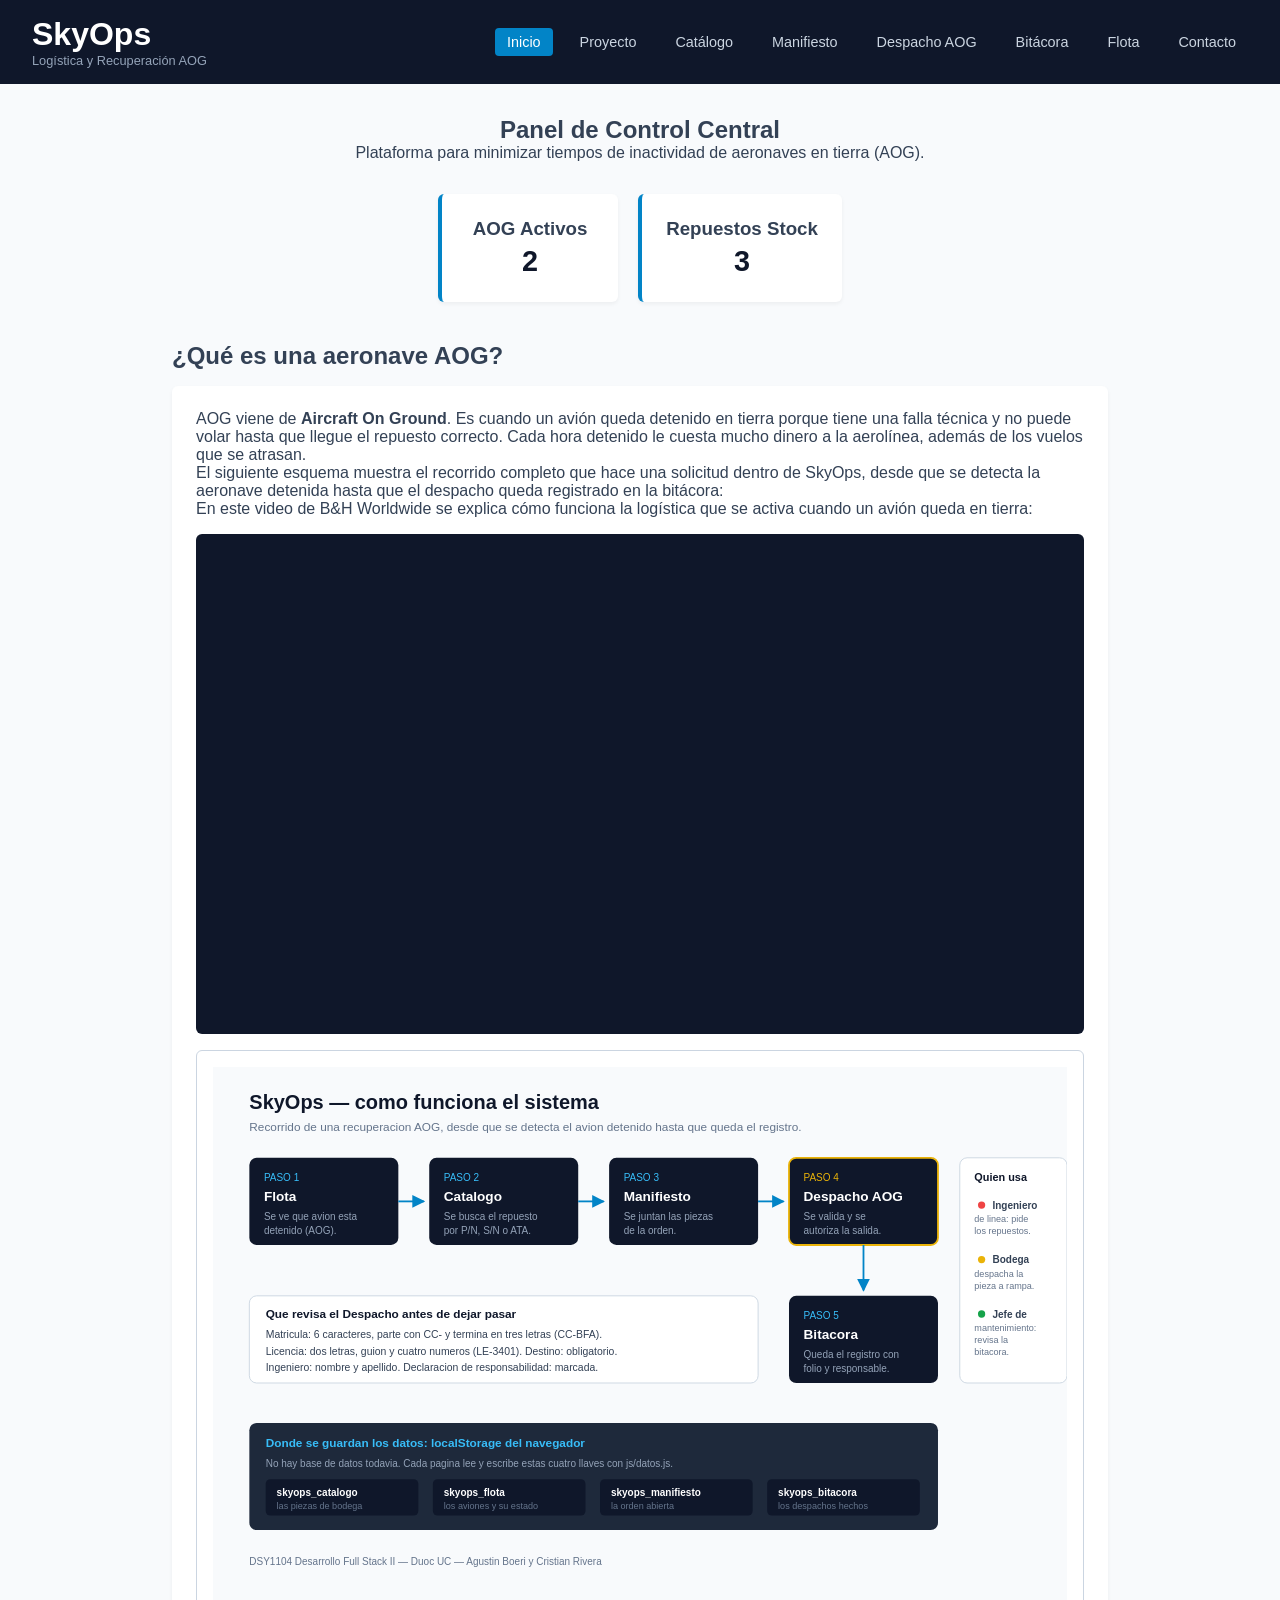
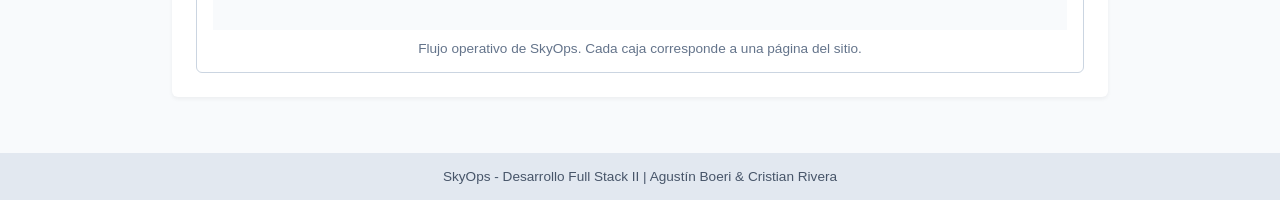
==== commit 32e3a224: "Reponer el video embebido en la portada La rubrica nombra los videos embebidos de forma textual en I" ====
--- a/index.html
+++ b/index.html
@@ -58,6 +58,15 @@
                    solicitud dentro de SkyOps, desde que se detecta la aeronave detenida
                    hasta que el despacho queda registrado en la bit&aacute;cora:</p>
 
+                <p>En este video de B&amp;H Worldwide se explica c&oacute;mo funciona la
+                   log&iacute;stica que se activa cuando un avi&oacute;n queda en tierra:</p>
+
+                <div class="marco-video">
+                    <iframe src="https://www.youtube.com/embed/A2VQTHK-MQM"
+                            title="Aircraft on Ground (AOG): How B&amp;H Worldwide Keeps Airlines Flying"
+                            allowfullscreen></iframe>
+                </div>
+
                 <figure class="figura-diagrama">
                     <img src="docs/mockup-sistema.svg"
                          alt="Diagrama del flujo de SkyOps: Flota lleva al Cat&aacute;logo, el Cat&aacute;logo al Manifiesto, el Manifiesto al Despacho AOG y el Despacho a la Bit&aacute;cora.">
--- a/css/estilos.css
+++ b/css/estilos.css
@@ -1,13 +1,54 @@
+/* ==========================================================
+   PALETA DEL SITIO
+   Todos los colores del proyecto salen de aqui. Si hay que
+   cambiar el look completo se cambia SOLO este bloque: como
+   el resto del CSS usa var(--nombre), el cambio se propaga
+   a las 8 paginas de una.
+   Ejemplo: cambiar --acento de azul a naranjo tine los
+   botones, los enlaces activos del menu y los titulos.
+   ========================================================== */
 :root {
-    --primario: #0f172a;
-    --acento: #0284c7;
-    --peligro: #ef4444;
-    --fondo: #f8fafc;
-    --texto: #334155;
+    /* Colores de marca */
+    --acento: #0284c7;          /* azul principal: botones y menu activo */
+    --acento-oscuro: #0369a1;   /* el mismo azul al pasar el mouse */
+    --celeste: #38bdf8;         /* azul claro: titulos y datos destacados */
+
+    /* Fondos */
+    --fondo: #f8fafc;           /* fondo general de la pagina */
+    --primario: #0f172a;        /* azul muy oscuro: cabecera y paneles */
+    --panel-negro: #090d16;     /* encabezado de las tablas oscuras */
+    --panel-medio: #1e293b;     /* cajas dentro de los paneles oscuros */
+    --gris-suave: #e2e8f0;      /* fondo del pie de pagina */
     --blanco: #ffffff;
-    --borde: #cbd5e1;
-}
-
+
+    /* Textos */
+    --texto: #334155;           /* texto normal sobre fondo claro */
+    --texto-claro: #cbd5e1;     /* texto sobre fondo oscuro */
+    --texto-tenue: #94a3b8;     /* etiquetas y textos secundarios */
+    --texto-apagado: #64748b;   /* pistas y avisos poco importantes */
+    --texto-suave: #f1f5f9;     /* casi blanco, para datos en tablas */
+
+    /* Bordes */
+    --borde: #cbd5e1;           /* borde de campos sobre fondo claro */
+    --borde-oscuro: #334155;    /* borde dentro de los paneles oscuros */
+    --borde-input: #475569;     /* borde de los campos numericos */
+
+    /* Estados */
+    --peligro: #ef4444;         /* errores y boton de eliminar */
+    --peligro-oscuro: #dc2626;
+    --verde: #16a34a;           /* completado / disponible */
+    --verde-claro: #22c55e;
+    --amarillo: #eab308;        /* en curso / stock bajo */
+    --amarillo-oscuro: #ca8a04;
+
+    /* Insignias (fondo + texto de cada estado) */
+    --rojo-fondo: #7f1d1d;
+    --rojo-texto: #fca5a5;
+    --ambar-fondo: #78350f;
+    --ambar-texto: #fde047;
+    --verde-fondo: #14532d;
+    --verde-texto: #86efac;
+}
 * {
     box-sizing: border-box;
     margin: 0;
@@ -34,18 +75,29 @@
 
 .logo p {
     font-size: 0.8rem;
-    color: #94a3b8;
-}
-
+    color: var(--texto-tenue);
+}
+
+/* El menu ahora es una lista <ul><li>, que es lo correcto: son varios
+   enlaces del mismo tipo. Se le quitan las vinetas y el margen que el
+   navegador le pone por defecto a cualquier lista. */
 nav {
     display: flex;
+    align-items: center;
+}
+
+.lista-menu {
+    display: flex;
     gap: 15px;
-    flex-wrap: nowrap;
-    align-items: center;
+    flex-wrap: wrap;
+    align-items: center;
+    list-style: none;
+    margin: 0;
+    padding: 0;
 }
 
 nav a {
-    color: #cbd5e1;
+    color: var(--texto-claro);
     text-decoration: none;
     padding: 6px 12px;
     border-radius: 4px;
@@ -101,15 +153,15 @@
 footer {
     text-align: center;
     padding: 1rem;
-    background-color: #e2e8f0;
+    background-color: var(--gris-suave);
     font-size: 0.85rem;
-    color: #475569;
+    color: var(--borde-input);
 }
 /* Aviso que aparece al llegar al catalogo desde la pagina de flota */
 .aviso-aeronave {
-    background-color: #78350f;
-    color: #fde047;
-    border-left: 4px solid #eab308;
+    background-color: var(--ambar-fondo);
+    color: var(--ambar-texto);
+    border-left: 4px solid var(--amarillo);
     padding: 12px 16px;
     border-radius: 4px;
     margin-top: 1.5rem;
@@ -135,7 +187,7 @@
 }
 
 .texto-secundario {
-    color: #94a3b8;
+    color: var(--texto-tenue);
     margin-top: 5px;
 }
 
@@ -148,7 +200,7 @@
 }
 
 .contador-listado {
-    color: #94a3b8;
+    color: var(--texto-tenue);
     margin-bottom: 1rem;
     font-size: 0.9rem;
 }
@@ -159,7 +211,7 @@
 }
 
 .label-form {
-    color: #94a3b8;
+    color: var(--texto-tenue);
     font-size: 0.8rem;
     display: block;
     margin-bottom: 5px;
@@ -170,7 +222,7 @@
     align-items: center;
     gap: 8px;
     cursor: pointer;
-    color: #ffffff;
+    color: var(--blanco);
     font-size: 0.85rem;
     margin-top: 15px;
 }
@@ -184,7 +236,7 @@
 .check-aog {
     width: 16px;
     height: 16px;
-    accent-color: #ef4444;
+    accent-color: var(--peligro);
 }
 
 /* ---------- Tabla de flota ---------- */
@@ -208,15 +260,15 @@
 }
 
 .badge-aog {
-    background-color: #7f1d1d;
-    color: #fca5a5;
-    border: 1px solid #ef4444;
+    background-color: var(--rojo-fondo);
+    color: var(--rojo-texto);
+    border: 1px solid var(--peligro);
 }
 
 .badge-operativa {
-    background-color: #14532d;
-    color: #86efac;
-    border: 1px solid #22c55e;
+    background-color: var(--verde-fondo);
+    color: var(--verde-texto);
+    border: 1px solid var(--verde-claro);
 }
 
 .badge-aog .punto,
@@ -236,19 +288,19 @@
 }
 
 .texto-inactivo {
-    color: #64748b;
+    color: var(--texto-apagado);
     font-size: 0.85rem;
 }
 
 .celda-vacia {
     text-align: center;
-    color: #94a3b8;
+    color: var(--texto-tenue);
     padding: 1.5rem;
 }
 
 /* ---------- Catalogo de componentes ---------- */
 .contador-resultados {
-    color: #94a3b8;
+    color: var(--texto-tenue);
     margin: 1.5rem 0 1rem 0;
     font-size: 0.9rem;
 }
@@ -264,7 +316,7 @@
 .check-stock {
     width: 16px;
     height: 16px;
-    accent-color: #38bdf8;
+    accent-color: var(--celeste);
 }
 
 .imagen-componente {
@@ -273,13 +325,16 @@
     overflow: hidden;
     border-radius: 6px;
     margin-bottom: 1rem;
-    background-color: #0f172a;
+    background-color: var(--primario);
 }
 
 .imagen-componente img {
     width: 100%;
     height: 100%;
-    object-fit: cover;
+    /* contain muestra la imagen completa dentro de la caja.
+       Con cover se veia agrandada y se cortaba por abajo. */
+    object-fit: contain;
+    padding: 8px;
 }
 
 .card-action-row .btn-manifesto {
@@ -292,7 +347,7 @@
 }
 
 .sin-resultados {
-    color: #64748b;
+    color: var(--texto-apagado);
     grid-column: 1 / -1;
 }
 
@@ -310,19 +365,19 @@
 .espacio-abajo    { margin-bottom: 1.5rem; }
 .espacio-arriba   { margin-top: 2rem; }
 .columna-flexible { flex: 1; }
-.valor-blanco     { color: #ffffff; }
-.texto-celeste    { color: #38bdf8; }
-.texto-amarillo   { color: #eab308; }
-.texto-gris       { color: #94a3b8; }
-.titulo-simple    { color: #ffffff; font-size: 1.1rem; margin-bottom: 1rem; }
-.nota-chica       { color: #64748b; font-size: 0.75rem; margin-bottom: 1.5rem; line-height: 1.4; }
-.panel-claro      { background-color: #0f172a; border: 1px solid #334155; }
-.mensaje-vacio    { color: #64748b; padding: 1rem; }
+.valor-blanco     { color: var(--blanco); }
+.texto-celeste    { color: var(--celeste); }
+.texto-amarillo   { color: var(--amarillo); }
+.texto-gris       { color: var(--texto-tenue); }
+.titulo-simple    { color: var(--blanco); font-size: 1.1rem; margin-bottom: 1rem; }
+.nota-chica       { color: var(--texto-apagado); font-size: 0.75rem; margin-bottom: 1.5rem; line-height: 1.4; }
+.panel-claro      { background-color: var(--primario); border: 1px solid var(--borde-oscuro); }
+.mensaje-vacio    { color: var(--texto-apagado); padding: 1rem; }
 
 /* ---------- Manifiesto ---------- */
 .badge-contador {
-    background-color: #eab308;
-    color: #1e293b;
+    background-color: var(--amarillo);
+    color: var(--panel-medio);
     padding: 1px 6px;
     border-radius: 10px;
     font-size: 0.75rem;
@@ -344,8 +399,8 @@
 }
 
 .linea-manifiesto {
-    background-color: #1e293b;
-    border: 1px solid #334155;
+    background-color: var(--panel-medio);
+    border: 1px solid var(--borde-oscuro);
     padding: 1rem;
     border-radius: 6px;
     display: flex;
@@ -354,9 +409,9 @@
     gap: 1rem;
 }
 
-.titulo-linea { color: #ffffff; font-size: 1rem; margin-bottom: 3px; }
-.dato-linea   { font-size: 0.75rem; color: #94a3b8; display: block; }
-.dato-bodega  { color: #38bdf8; margin-top: 3px; }
+.titulo-linea { color: var(--blanco); font-size: 1rem; margin-bottom: 3px; }
+.dato-linea   { font-size: 0.75rem; color: var(--texto-tenue); display: block; }
+.dato-bodega  { color: var(--celeste); margin-top: 3px; }
 
 .controles-linea {
     display: flex;
@@ -372,7 +427,7 @@
     gap: 0.8rem;
     margin: 1.2rem 0;
     font-size: 0.9rem;
-    color: #cbd5e1;
+    color: var(--texto-claro);
 }
 
 .fila-resumen {
@@ -381,7 +436,7 @@
 }
 
 .fila-total {
-    border-top: 1px solid #334155;
+    border-top: 1px solid var(--borde-oscuro);
     padding-top: 0.8rem;
     margin-top: 0.2rem;
 }
@@ -403,7 +458,7 @@
 }
 
 .lista-reglas {
-    color: #94a3b8;
+    color: var(--texto-tenue);
     font-size: 0.85rem;
     display: flex;
     flex-direction: column;
@@ -429,14 +484,14 @@
 .numero-kpi {
     font-size: 2rem;
     font-weight: bold;
-    color: #38bdf8;
-}
-
-.numero-verde    { color: #16a34a; }
-.numero-amarillo { color: #eab308; }
+    color: var(--celeste);
+}
+
+.numero-verde    { color: var(--verde); }
+.numero-amarillo { color: var(--amarillo); }
 
 .etiqueta-kpi {
-    color: #94a3b8;
+    color: var(--texto-tenue);
     font-size: 0.8rem;
     text-transform: uppercase;
     margin-top: 5px;
@@ -451,19 +506,19 @@
 
 .badge-completado,
 .badge-encurso {
-    color: #ffffff;
+    color: var(--blanco);
     padding: 3px 8px;
     border-radius: 4px;
     font-size: 0.75rem;
     font-weight: bold;
 }
 
-.badge-completado { background-color: #16a34a; }
-.badge-encurso    { background-color: #eab308; color: #1e293b; }
+.badge-completado { background-color: var(--verde); }
+.badge-encurso    { background-color: var(--amarillo); color: var(--panel-medio); }
 
 .btn-resolver {
-    background-color: #16a34a;
-    color: #ffffff;
+    background-color: var(--verde);
+    color: var(--blanco);
     border: none;
     padding: 4px 10px;
     border-radius: 4px;
@@ -475,7 +530,7 @@
 /* ---------- Despacho ---------- */
 .caja-declaracion {
     margin: 1.5rem 0;
-    background-color: #1e293b;
+    background-color: var(--panel-medio);
     padding: 1rem;
     border-radius: 6px;
 }
@@ -485,14 +540,14 @@
     align-items: center;
     gap: 12px;
     cursor: pointer;
-    color: #cbd5e1;
+    color: var(--texto-claro);
     font-size: 0.9rem;
 }
 
 .check-grande {
     width: 18px;
     height: 18px;
-    accent-color: #38bdf8;
+    accent-color: var(--celeste);
 }
 
 .acciones-form {
@@ -517,7 +572,7 @@
 }
 
 .subtitulo-grupo {
-    color: #38bdf8;
+    color: var(--celeste);
     font-size: 0.95rem;
     margin-bottom: 1rem;
     text-transform: uppercase;
@@ -528,7 +583,7 @@
 
 .pista-campo {
     font-size: 0.7rem;
-    color: #64748b;
+    color: var(--texto-apagado);
     display: block;
     margin-top: 3px;
 }
@@ -542,23 +597,23 @@
 
 .contador-caracteres {
     font-size: 0.7rem;
-    color: #94a3b8;
+    color: var(--texto-tenue);
 }
 
 .contador-pasado {
-    color: #ef4444;
+    color: var(--peligro);
     font-weight: bold;
 }
 
 .check-amarillo {
     width: 16px;
     height: 16px;
-    accent-color: #eab308;
+    accent-color: var(--amarillo);
 }
 
 .nota-consentimiento {
     font-size: 0.7rem;
-    color: #94a3b8;
+    color: var(--texto-tenue);
     display: block;
     margin-top: 4px;
     padding-left: 26px;
@@ -575,18 +630,18 @@
     font-weight: bold;
 }
 
-.badge-critico    { background-color: #7f1d1d; color: #fca5a5; border: 1px solid #ef4444; }
-.badge-programado { background-color: #78350f; color: #fde047; border: 1px solid #eab308; }
-.badge-rutina     { background-color: #14532d; color: #86efac; border: 1px solid #22c55e; }
+.badge-critico    { background-color: var(--rojo-fondo); color: var(--rojo-texto); border: 1px solid var(--peligro); }
+.badge-programado { background-color: var(--ambar-fondo); color: var(--ambar-texto); border: 1px solid var(--amarillo); }
+.badge-rutina     { background-color: var(--verde-fondo); color: var(--verde-texto); border: 1px solid var(--verde-claro); }
 
 .titulo-sub {
-    color: #ffffff;
+    color: var(--blanco);
     font-size: 0.95rem;
     margin-bottom: 0.8rem;
 }
 
 .lista-datos {
-    color: #cbd5e1;
+    color: var(--texto-claro);
     font-size: 0.85rem;
     display: flex;
     flex-direction: column;
@@ -596,7 +651,7 @@
 }
 
 .parrafo-gris {
-    color: #94a3b8;
+    color: var(--texto-tenue);
     font-size: 0.85rem;
     line-height: 1.5;
 }
@@ -639,6 +694,10 @@
         width: 100%;
     }
 
+    .lista-menu {
+        justify-content: center;
+    }
+
     nav a {
         font-size: 0.85rem;
         padding: 5px 9px;
@@ -748,3 +807,100 @@
     }
 
 }
+
+/* ---------- Video embebido de la portada ---------- */
+.seccion-video {
+    margin-top: 2.5rem;
+}
+
+.seccion-video h2 {
+    margin-bottom: 1rem;
+}
+
+/* ---------- Marco del video embebido ----------
+   El truco del padding-bottom mantiene la proporcion 16:9 del video
+   aunque cambie el ancho de la pantalla: el alto se calcula como un
+   porcentaje del ancho (9 / 16 = 0.5625). */
+.marco-video {
+    position: relative;
+    width: 100%;
+    padding-bottom: 56.25%;
+    height: 0;
+    margin-top: 1rem;
+    border-radius: 6px;
+    overflow: hidden;
+    background-color: var(--primario);
+}
+
+.marco-video iframe {
+    position: absolute;
+    top: 0;
+    left: 0;
+    width: 100%;
+    height: 100%;
+    border: 0;
+}
+
+/* ---------- Figura con el diagrama del sistema ----------
+   El SVG se escala solo al ancho del contenedor, asi que no hace falta
+   fijarle una altura: con max-width y height auto se mantiene la proporcion. */
+.figura-diagrama {
+    margin: 1rem 0 0 0;
+    padding: 1rem;
+    background-color: var(--blanco);
+    border: 1px solid var(--borde);
+    border-radius: 6px;
+}
+
+.figura-diagrama img {
+    display: block;
+    width: 100%;
+    max-width: 100%;
+    height: auto;
+}
+
+.figura-diagrama figcaption {
+    margin-top: 0.7rem;
+    font-size: 0.85rem;
+    color: var(--texto-apagado);
+    text-align: center;
+}
+
+/* ---------- Mensajes de error de los formularios ---------- */
+.campo {
+    display: flex;
+    flex-direction: column;
+}
+
+/* El span existe siempre aunque este vacio, para que el formulario no
+   se mueva cuando aparece el mensaje */
+.error-campo {
+    display: block;
+    min-height: 1.1rem;
+    margin-top: 4px;
+    font-size: 0.75rem;
+    font-weight: bold;
+    color: var(--peligro);
+}
+
+/* Cuando el campo tiene error se le pinta el borde de rojo */
+.campo-con-error .input-custom {
+    border-color: var(--peligro);
+}
+
+/* ---------- Navegacion con el teclado ----------
+   Quien no usa mouse recorre la pagina con la tecla Tab. El navegador marca
+   el elemento enfocado con un contorno propio, pero sobre el azul oscuro de
+   la cabecera casi no se ve. Aqui se dibuja uno propio, celeste y separado
+   del borde, para que siempre se note donde esta parado el foco.
+   Se usa :focus-visible y no :focus para que el contorno aparezca al navegar
+   con el teclado y no cada vez que se hace clic con el mouse. */
+a:focus-visible,
+button:focus-visible,
+input:focus-visible,
+select:focus-visible,
+textarea:focus-visible {
+    outline: 3px solid var(--celeste);
+    outline-offset: 2px;
+    border-radius: 4px;
+}
